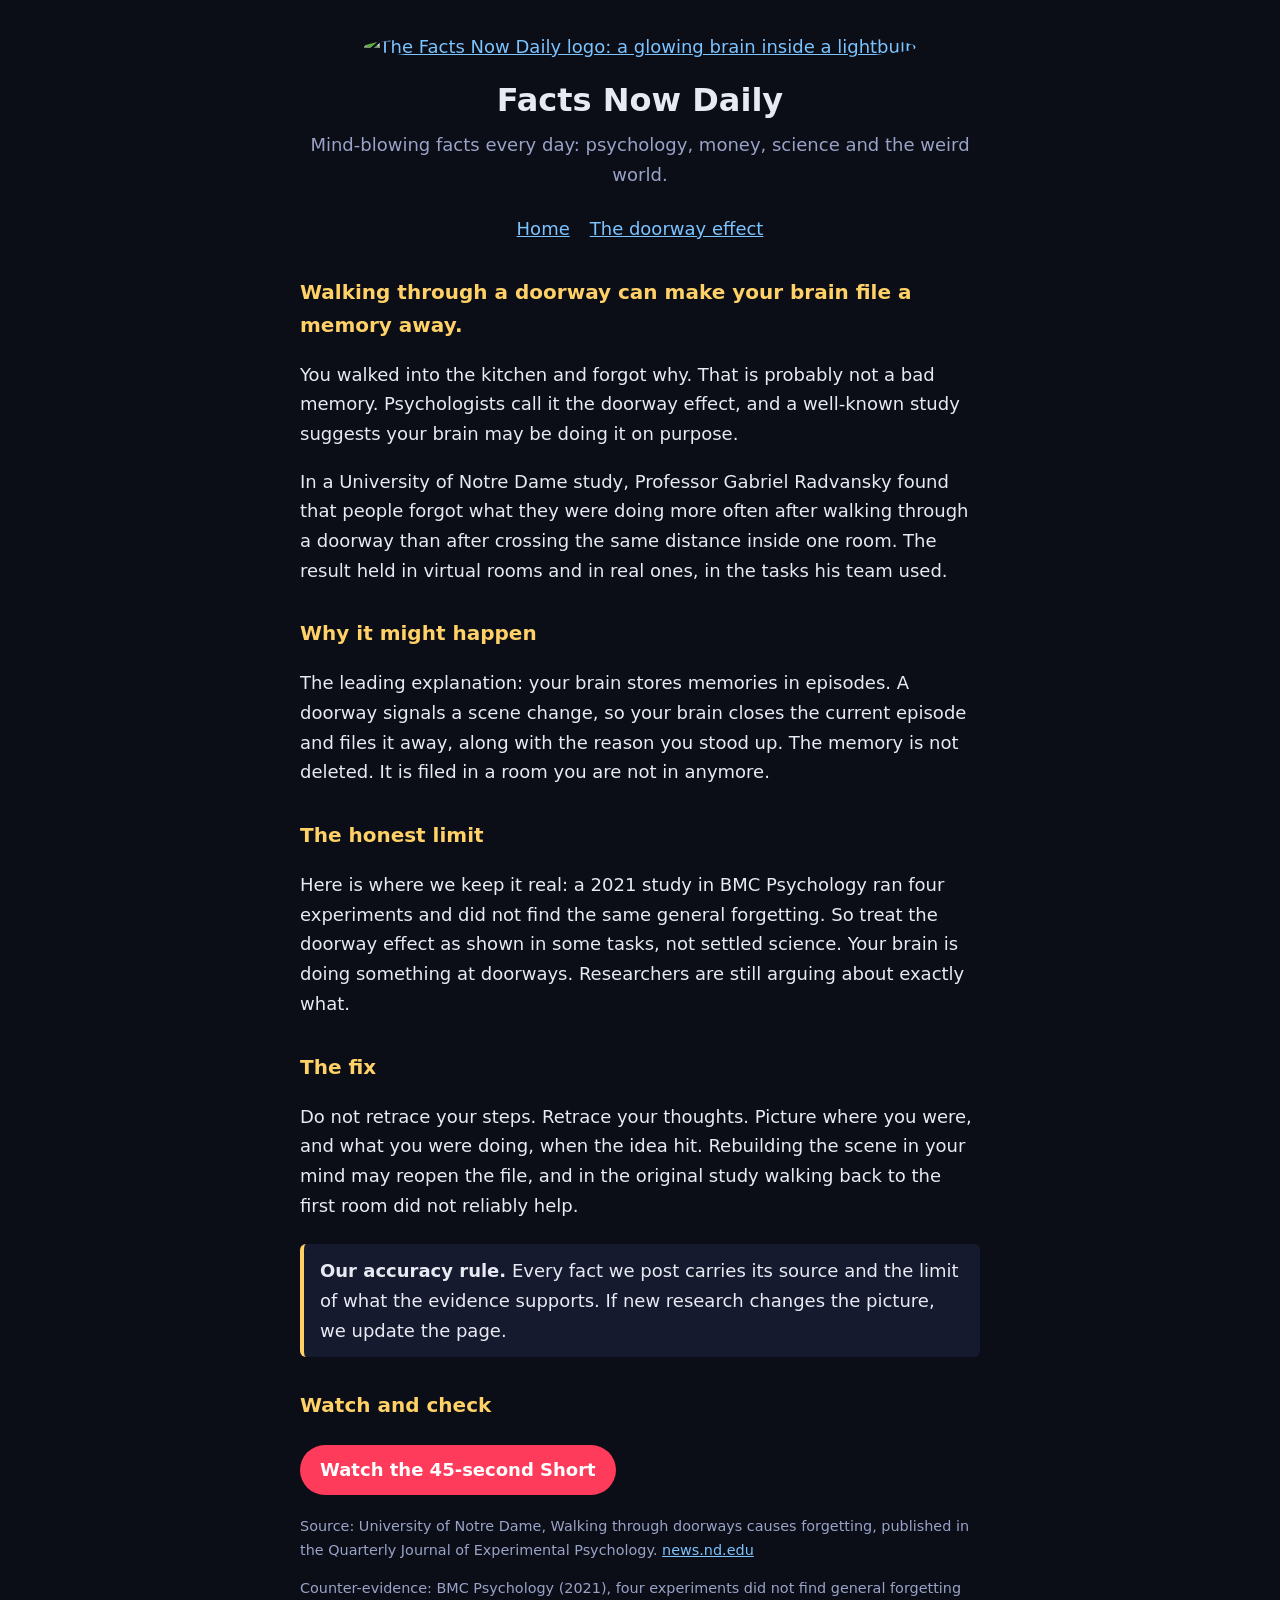
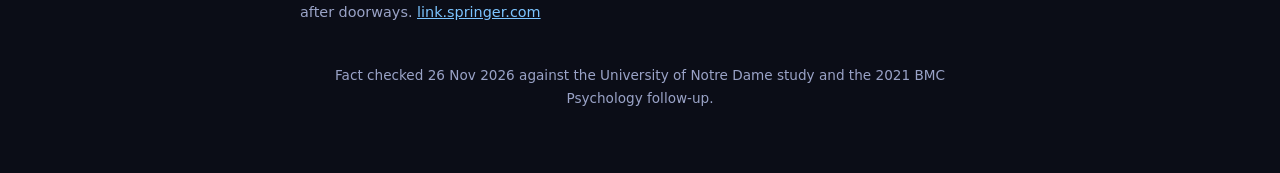
==== facts/doorway-effect/index.html @ a516f556 "Add article on the doorway effect This HTML file presents an article about the doorway effect, discu" ====
<!doctype html><html lang="en"><head><meta charset="utf-8"><meta name="viewport" content="width=device-width,initial-scale=1">
<title>The doorway effect: why you forget why you walked into a room | Facts Now Daily</title><meta name="description" content="Walking through a doorway can make your brain file a memory away. What the research shows, and its limits."><meta property="og:title" content="The doorway effect: why you forget why you walked into a room | Facts Now Daily"><meta property="og:description" content="Walking through a doorway can make your brain file a memory away. What the research shows, and its limits."><meta property="og:type" content="website">
<link rel="icon" href="/avatar.jpg"><link rel="stylesheet" href="/style.css"></head><body><main>
<header><a href="/"><img src="/avatar.jpg" alt="The Facts Now Daily logo: a glowing brain inside a lightbulb"></a><h1>Facts Now Daily</h1><p class="tag">Mind-blowing facts every day: psychology, money, science and the weird world.</p></header>
<nav><a href="/">Home</a><a href="/facts/doorway-effect/">The doorway effect</a></nav>
<h2>Walking through a doorway can make your brain file a memory away.</h2>
<p>You walked into the kitchen and forgot why. That is probably not a bad memory. Psychologists call it the doorway effect, and a well-known study suggests your brain may be doing it on purpose.</p>
<p>In a University of Notre Dame study, Professor Gabriel Radvansky found that people forgot what they were doing more often after walking through a doorway than after crossing the same distance inside one room. The result held in virtual rooms and in real ones, in the tasks his team used.</p>
<h2>Why it might happen</h2><p>The leading explanation: your brain stores memories in episodes. A doorway signals a scene change, so your brain closes the current episode and files it away, along with the reason you stood up. The memory is not deleted. It is filed in a room you are not in anymore.</p>
<h2>The honest limit</h2><p>Here is where we keep it real: a 2021 study in BMC Psychology ran four experiments and did not find the same general forgetting. So treat the doorway effect as shown in some tasks, not settled science. Your brain is doing something at doorways. Researchers are still arguing about exactly what.</p>
<h2>The fix</h2><p>Do not retrace your steps. Retrace your thoughts. Picture where you were, and what you were doing, when the idea hit. Rebuilding the scene in your mind may reopen the file, and in the original study walking back to the first room did not reliably help.</p>
<div class="note"><strong>Our accuracy rule.</strong> Every fact we post carries its source and the limit of what the evidence supports. If new research changes the picture, we update the page.</div>
<h2>Watch and check</h2><a class="btn" href="https://youtube.com/shorts/pD0NPN8EKgk">Watch the 45-second Short</a>
<p class="small">Source: University of Notre Dame, Walking through doorways causes forgetting, published in the Quarterly Journal of Experimental Psychology. <a href="https://news.nd.edu/news/walking-through-doorways-causes-forgetting-new-research-shows/">news.nd.edu</a></p>
<p class="small">Counter-evidence: BMC Psychology (2021), four experiments did not find general forgetting after doorways. <a href="https://link.springer.com/article/10.1186/s40359-021-00536-3">link.springer.com</a></p>
<footer>Fact checked 26 Nov 2026 against the University of Notre Dame study and the 2021 BMC Psychology follow-up.</footer></main></body></html>
---- style.css ----
*{box-sizing:border-box}body{margin:0;background:#0b0d17;color:#e8eaf3;font:18px/1.65 system-ui,-apple-system,Segoe UI,Roboto,sans-serif}
main{max-width:720px;margin:0 auto;padding:32px 20px 64px}header{text-align:center;margin-bottom:24px}
header img{width:160px;height:160px;border-radius:50%}h1{margin:12px 0 4px;font-size:2rem}.tag{color:#9aa3c7;margin:0}
h2{margin-top:32px;font-size:1.25rem;color:#ffd166}a{color:#7cc4ff}nav{display:flex;gap:20px;justify-content:center;margin:16px 0 24px}
.btn{display:inline-block;padding:10px 20px;border-radius:999px;background:#ff3b5c;color:#fff;text-decoration:none;font-weight:600;margin:6px 8px 6px 0}
.btn.alt{background:#2a3050}.note{background:#161a2e;border-left:4px solid #ffd166;padding:12px 16px;border-radius:6px;margin:24px 0}
.small{font-size:.9rem;color:#9aa3c7}ul{padding-left:20px}footer{margin-top:40px;color:#9aa3c7;font-size:.85rem;text-align:center}
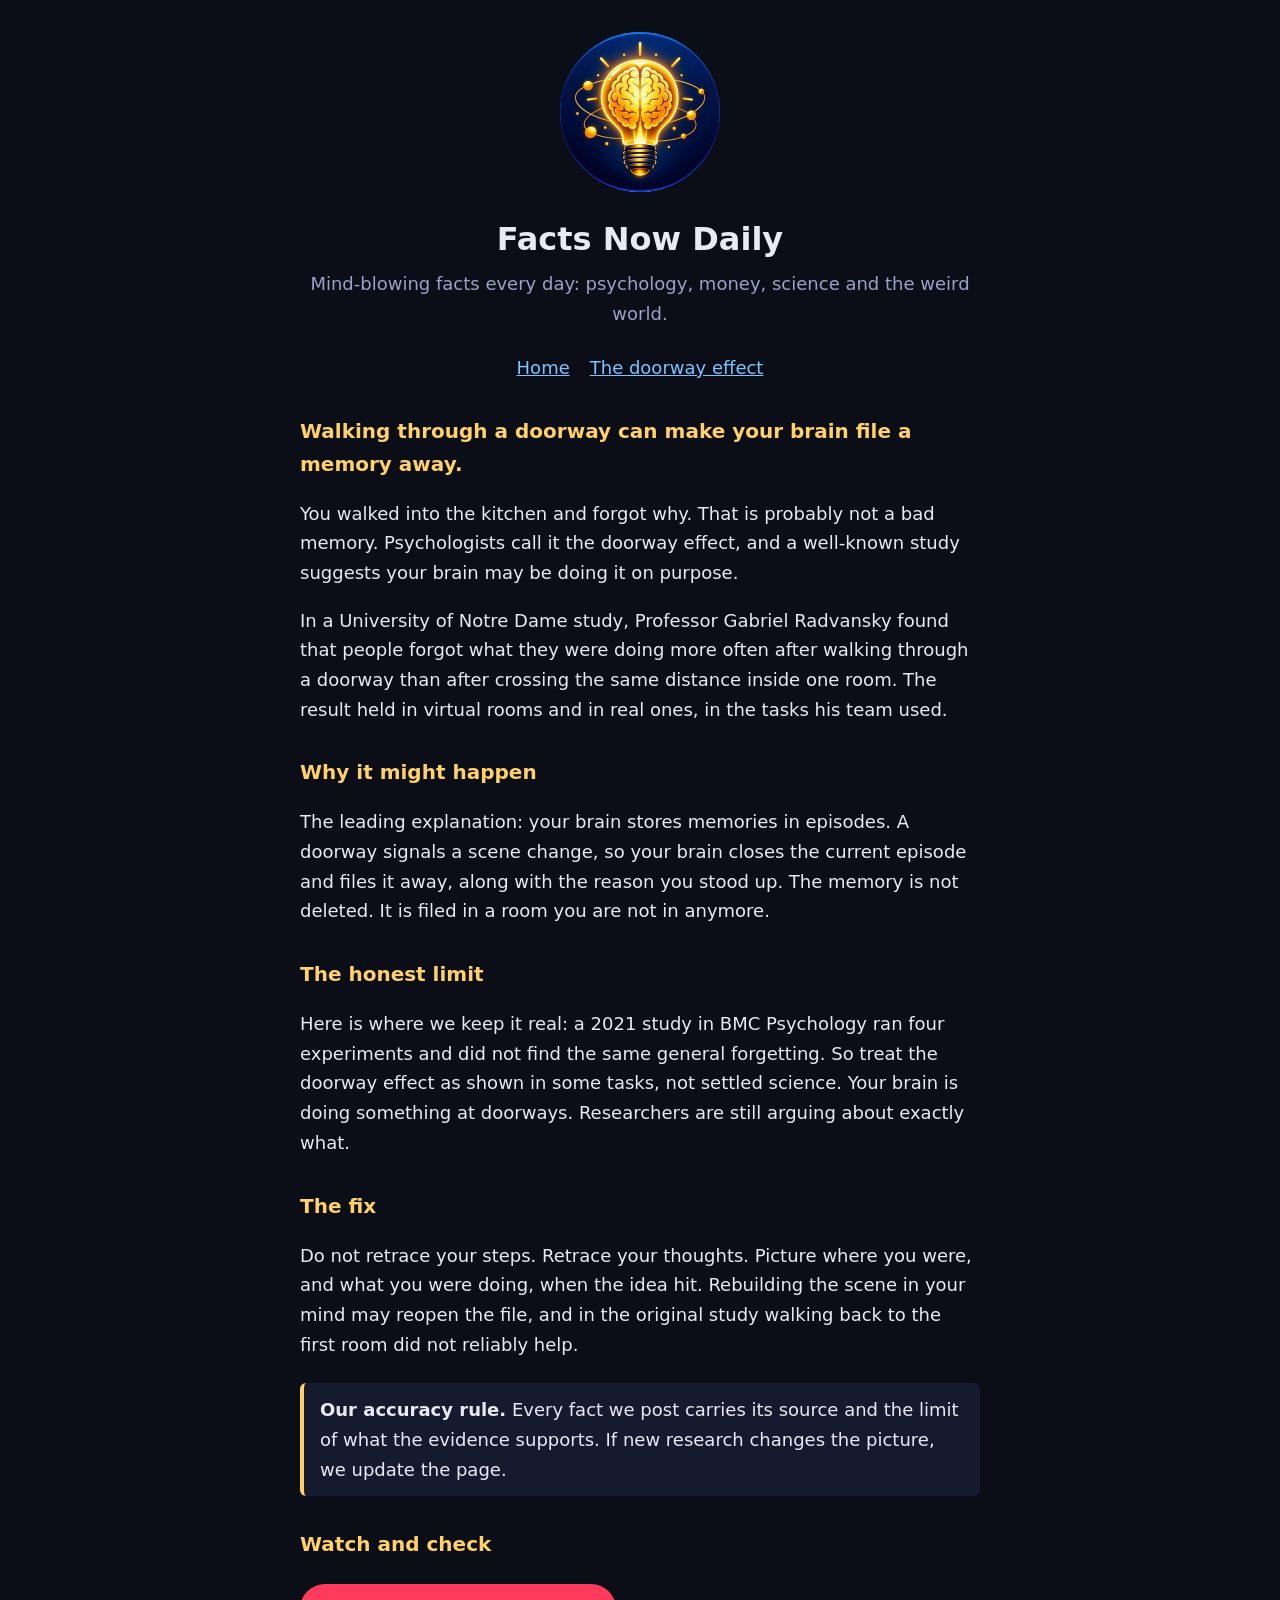
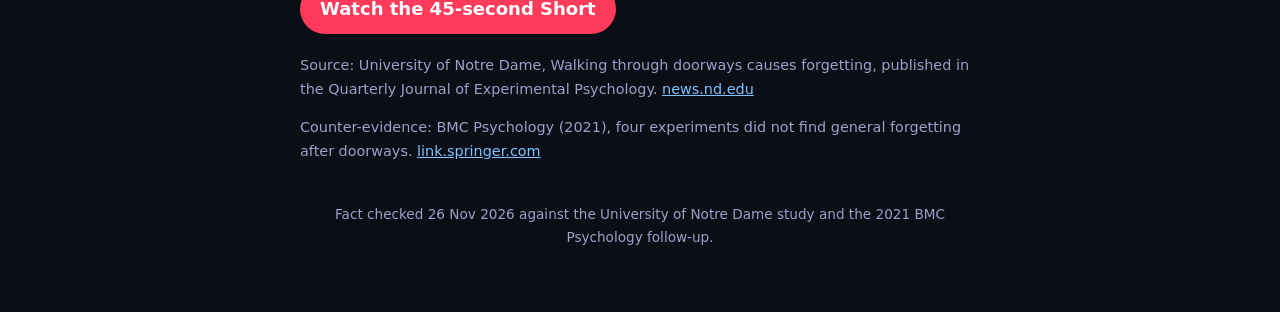
==== commit 04edecaf: "Update print statement from 'Hello' to 'Goodbye'" ====
--- a/facts/doorway-effect/index.html
+++ b/facts/doorway-effect/index.html
@@ -1,7 +1,7 @@
 <!doctype html><html lang="en"><head><meta charset="utf-8"><meta name="viewport" content="width=device-width,initial-scale=1">
 <title>The doorway effect: why you forget why you walked into a room | Facts Now Daily</title><meta name="description" content="Walking through a doorway can make your brain file a memory away. What the research shows, and its limits."><meta property="og:title" content="The doorway effect: why you forget why you walked into a room | Facts Now Daily"><meta property="og:description" content="Walking through a doorway can make your brain file a memory away. What the research shows, and its limits."><meta property="og:type" content="website">
-<link rel="icon" href="/avatar.jpg"><link rel="stylesheet" href="/style.css"></head><body><main>
-<header><a href="/"><img src="/avatar.jpg" alt="The Facts Now Daily logo: a glowing brain inside a lightbulb"></a><h1>Facts Now Daily</h1><p class="tag">Mind-blowing facts every day: psychology, money, science and the weird world.</p></header>
+<link rel="icon" href="[data-uri]"><link rel="stylesheet" href="/style.css"></head><body><main>
+<header><a href="/"><img src="[data-uri]" alt="The Facts Now Daily logo: a glowing brain inside a lightbulb"></a><h1>Facts Now Daily</h1><p class="tag">Mind-blowing facts every day: psychology, money, science and the weird world.</p></header>
 <nav><a href="/">Home</a><a href="/facts/doorway-effect/">The doorway effect</a></nav>
 <h2>Walking through a doorway can make your brain file a memory away.</h2>
 <p>You walked into the kitchen and forgot why. That is probably not a bad memory. Psychologists call it the doorway effect, and a well-known study suggests your brain may be doing it on purpose.</p>
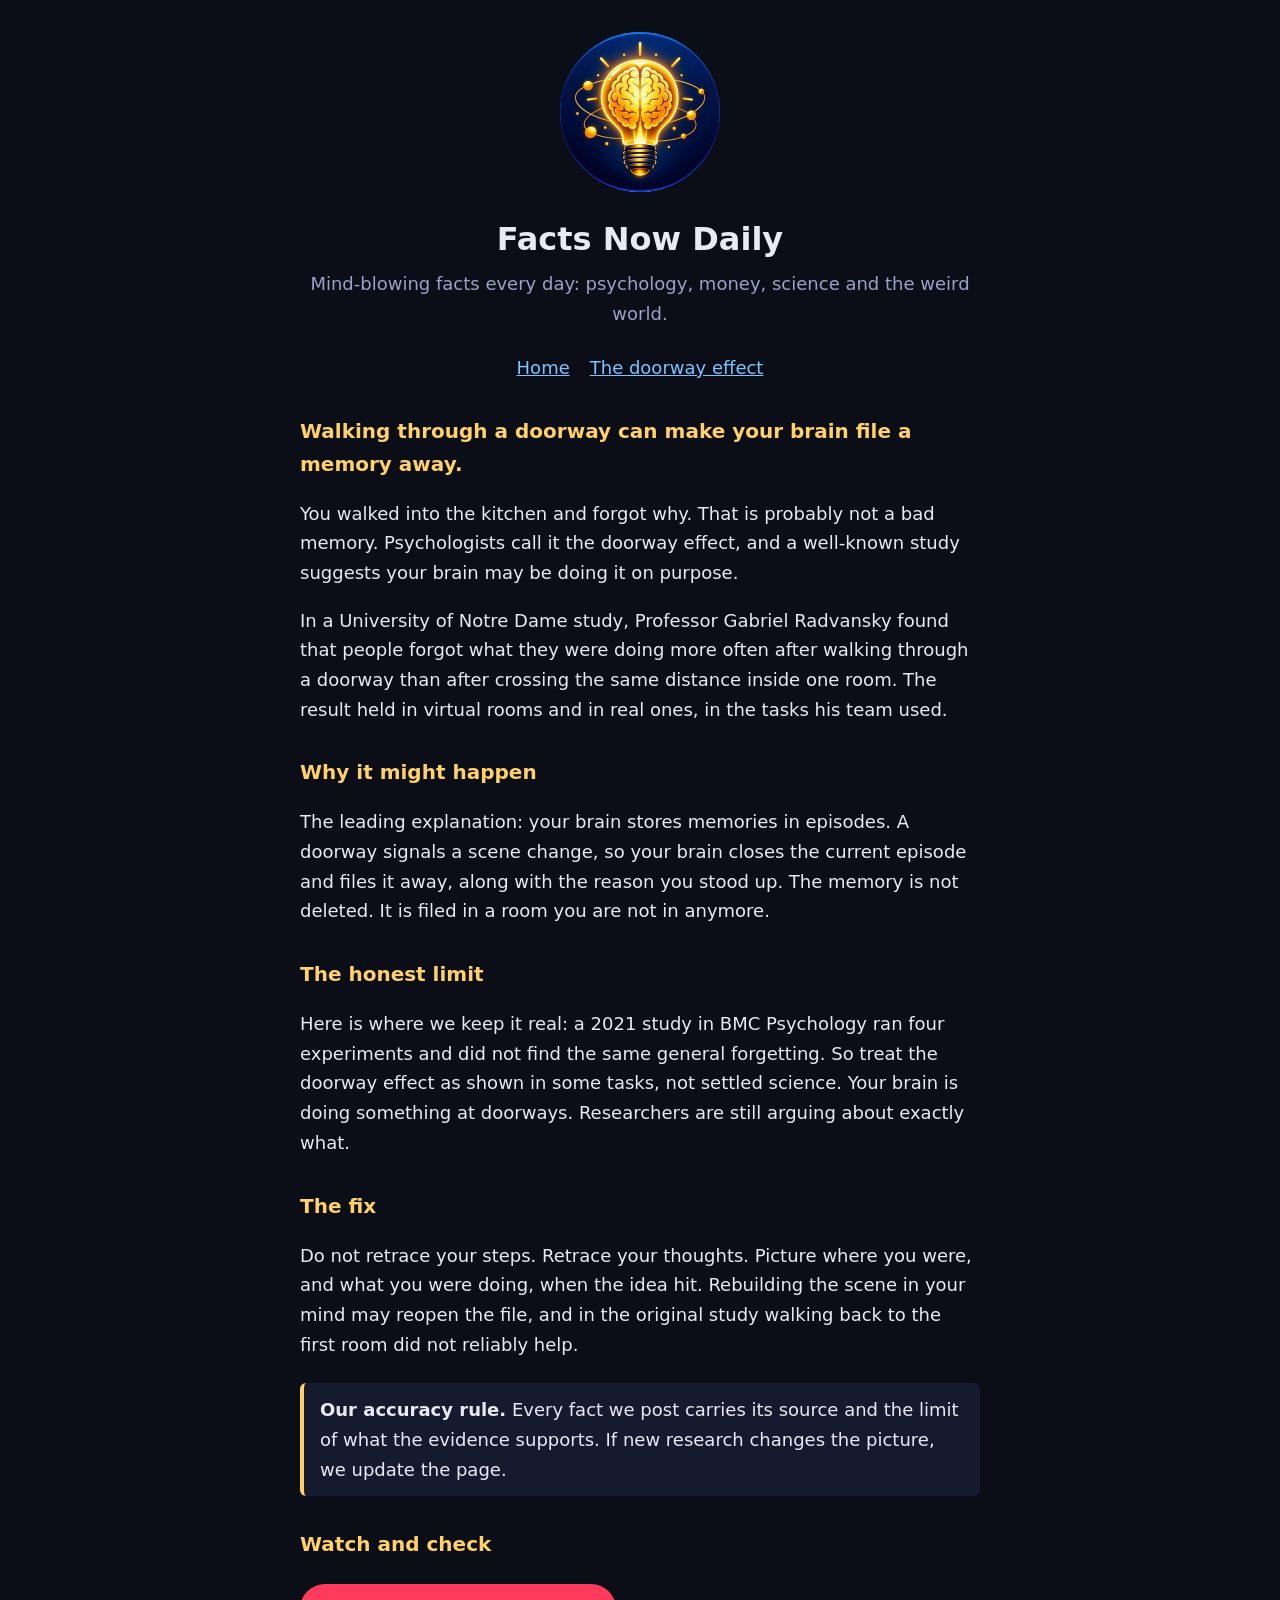
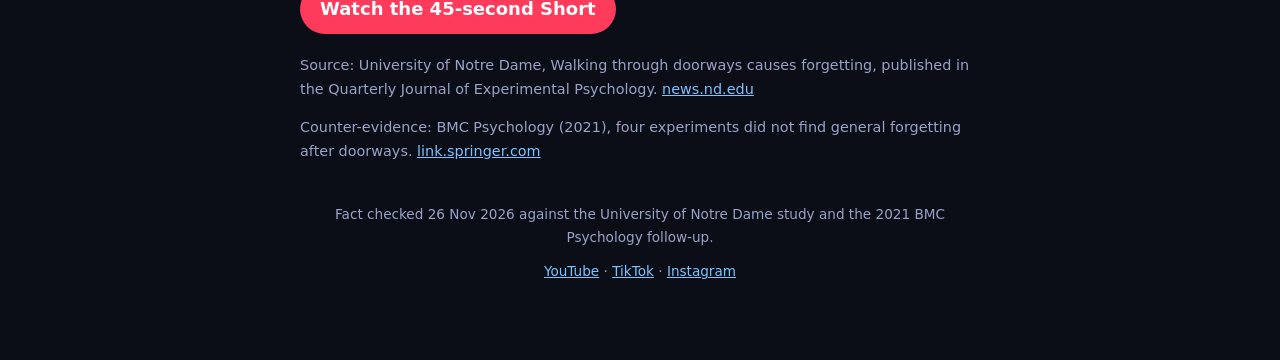
==== commit 9e6a0114: "Update footer with social media links Added social media links to the footer for YouTube, TikTok, an" ====
--- a/facts/doorway-effect/index.html
+++ b/facts/doorway-effect/index.html
@@ -13,4 +13,4 @@
 <h2>Watch and check</h2><a class="btn" href="https://youtube.com/shorts/pD0NPN8EKgk">Watch the 45-second Short</a>
 <p class="small">Source: University of Notre Dame, Walking through doorways causes forgetting, published in the Quarterly Journal of Experimental Psychology. <a href="https://news.nd.edu/news/walking-through-doorways-causes-forgetting-new-research-shows/">news.nd.edu</a></p>
 <p class="small">Counter-evidence: BMC Psychology (2021), four experiments did not find general forgetting after doorways. <a href="https://link.springer.com/article/10.1186/s40359-021-00536-3">link.springer.com</a></p>
-<footer>Fact checked 26 Nov 2026 against the University of Notre Dame study and the 2021 BMC Psychology follow-up.</footer></main></body></html>
+<footer>Fact checked 26 Nov 2026 against the University of Notre Dame study and the 2021 BMC Psychology follow-up.<p style="text-align:center;margin-top:12px"><a href="https://www.youtube.com/@FactsNowDaily">YouTube</a> &middot; <a href="https://www.tiktok.com/@factsnow.daily">TikTok</a> &middot; <a href="https://www.instagram.com/facts_nowdaily/">Instagram</a></p></footer></main><script data-goatcounter="https://factsnowdaily.goatcounter.com/count" async src="https://gc.zgo.at/count.js"></script></body></html>
